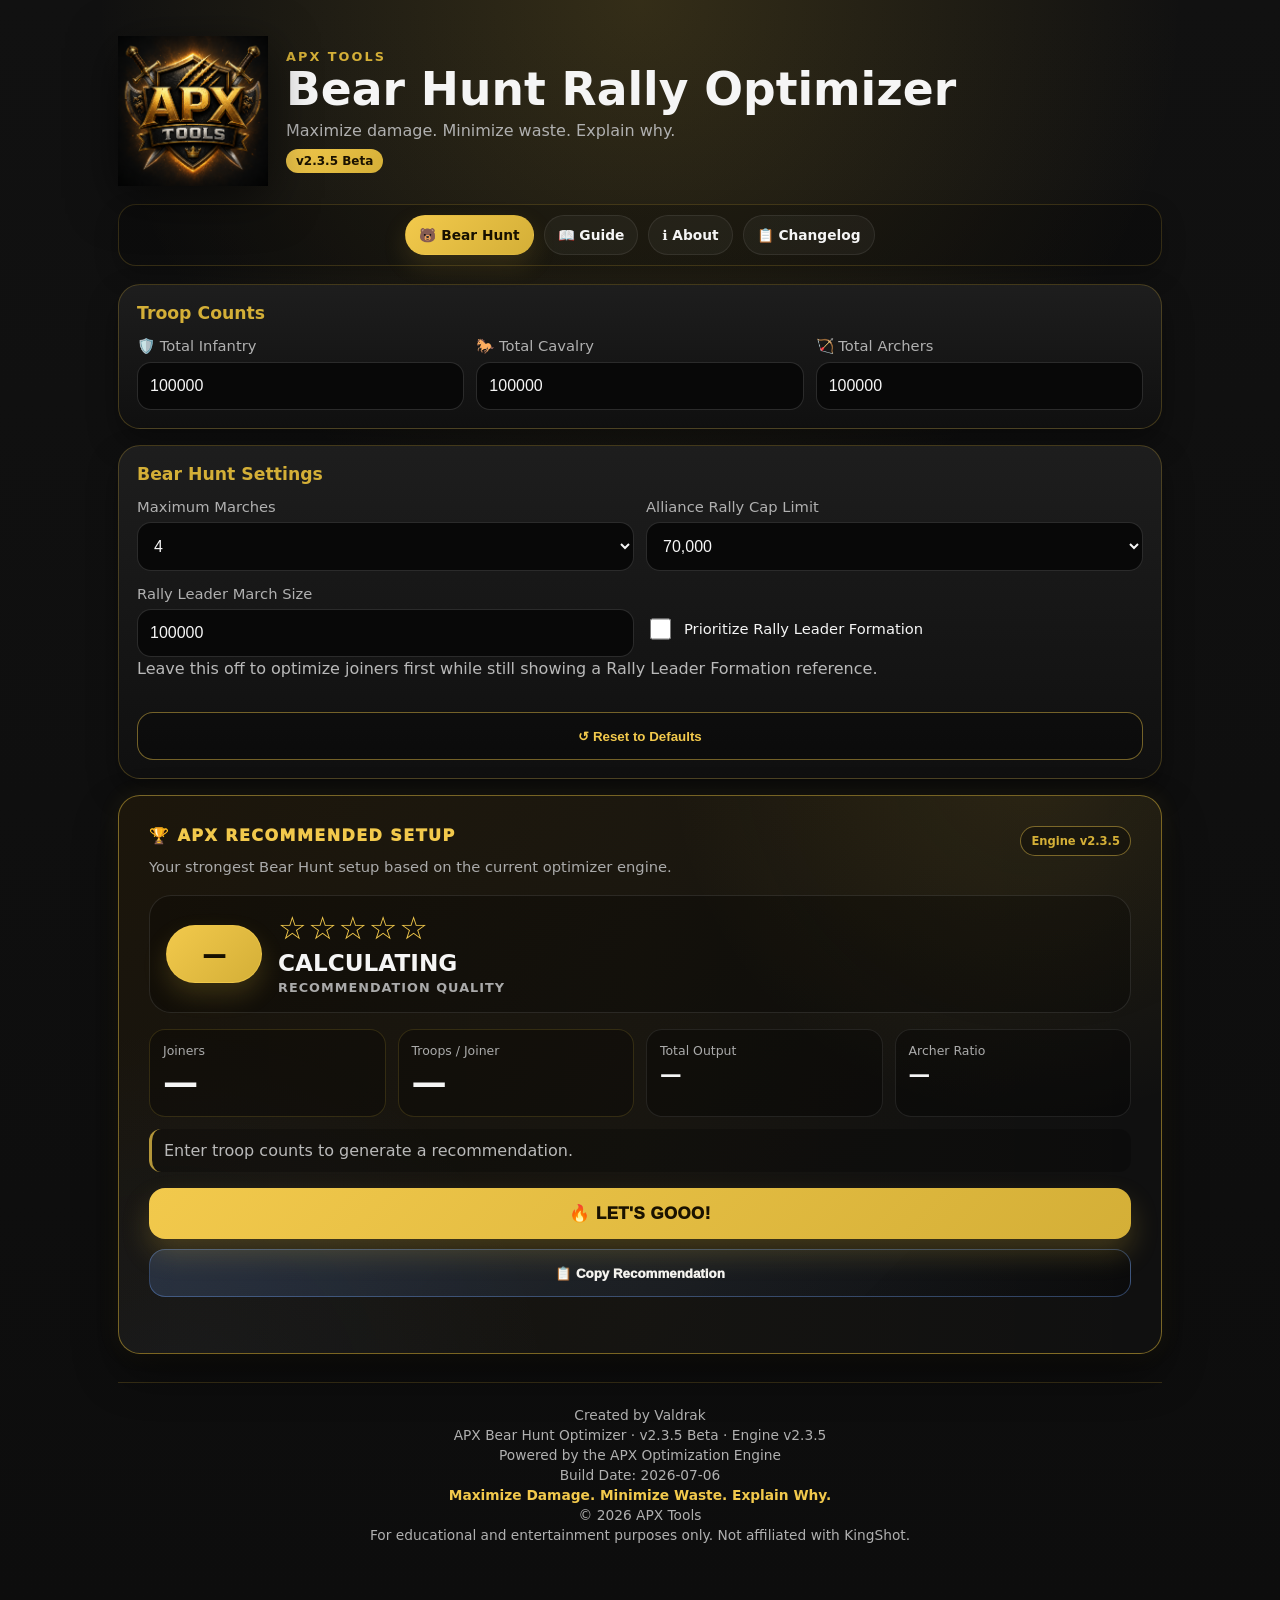
==== index.html @ 0b81d4c3 "Add files via upload" ====
<!doctype html>
<html lang="en">
<head>
  <meta charset="utf-8" />
  <meta name="viewport" content="width=device-width, initial-scale=1" />
  <meta name="theme-color" content="#0D0D0D" />
  <title>APX Tools | Bear Hunt Optimizer v2.3.5 Beta</title>
  <link rel="icon" type="image/x-icon" href="favicon.ico" />
  <link rel="stylesheet" href="styles.min.css?v=2.3.5-beta" />
</head>
<body>
  <main class="app-shell">
    <header class="hero-header">
      <img src="assets/apx-logo.png" alt="APX Tools Logo" class="site-logo" />
      <div class="hero-copy">
        <p class="eyebrow">APX Tools</p>
        <h1>Bear Hunt Rally Optimizer</h1>
        <p>Maximize damage. Minimize waste. Explain why.</p>
        <span class="version-pill">v2.3.5 Beta</span>
      </div>
    </header>

    <nav class="site-nav" aria-label="APX Tools Navigation">
      <a href="index.html" class="active" aria-current="page">🐻 Bear Hunt</a>
      <a href="guide.html">📖 Guide</a>
      <a href="about.html">ℹ️ About</a>
      <a href="changelog.html">📋 Changelog</a>
    </nav>

    <section class="card input-card">
      <h2>Troop Counts</h2>
      <div class="grid three">
        <label>🛡️ Total Infantry
          <input id="infantry" type="text" inputmode="numeric" pattern="[0-9,]*" value="100000" />
        </label>
        <label>🐎 Total Cavalry
          <input id="cavalry" type="text" inputmode="numeric" pattern="[0-9,]*" value="100000" />
        </label>
        <label>🏹 Total Archers
          <input id="archers" type="text" inputmode="numeric" pattern="[0-9,]*" value="100000" />
        </label>
      </div>
    </section>

    <section class="card input-card">
      <h2>Bear Hunt Settings</h2>
      <div class="grid two">
        <label>Maximum Marches
          <select id="maxMarches">
            <option value="3">3</option>
            <option value="4" selected>4</option>
            <option value="5">5</option>
            <option value="6">6</option>
          </select>
        </label>
        <label>Alliance Rally Cap Limit
          <select id="allianceCap">
            <option value="40000">40,000</option>
            <option value="50000">50,000</option>
            <option value="60000">60,000</option>
            <option value="65000">65,000</option>
            <option value="70000" selected>70,000</option>
            <option value="75000">75,000</option>
            <option value="80000">80,000</option>
            <option value="85000">85,000</option>
            <option value="90000">90,000</option>
          </select>
        </label>
      </div>
      <div id="leaderSettings" class="leader-settings always-visible">
        <div class="grid two">
          <label>Rally Leader March Size
            <input id="leaderSize" type="text" inputmode="numeric" pattern="[0-9,]*" value="100000" />
          </label>
          <label class="check-row leader-priority-toggle">
            <input id="includeLeader" type="checkbox" />
            Prioritize Rally Leader Formation
          </label>
        </div>
        <p class="note">Leave this off to optimize joiners first while still showing a Rally Leader Formation reference.</p>
      </div>
      <button id="resetButton" class="secondary-button" type="button">↺ Reset to Defaults</button>
    </section>

    <section id="apxRecommendation" class="card hero-card hero-card-v2">
      <div class="hero-topline">
        <div>
          <div class="card-kicker">🏆 APX Recommended Setup</div>
          <p class="hero-subtitle">Your strongest Bear Hunt setup based on the current optimizer engine.</p>
        </div>
        <span class="engine-chip">Engine v2.3.5</span>
      </div>

      <div class="quality-hero">
        <div class="grade-badge grade-badge-large" id="gradeBadge">—</div>
        <div class="quality-copy">
          <div id="qualityStars" class="stars stars-large">☆☆☆☆☆</div>
          <div id="qualityLabel" class="quality-label quality-label-large">Calculating</div>
          <span class="quality-caption">Recommendation Quality</span>
        </div>
      </div>

      <div class="hero-stats hero-stats-v2">
        <div class="primary-stat"><span>Joiners</span><strong id="recJoiners">—</strong></div>
        <div class="primary-stat"><span>Troops / Joiner</span><strong id="recSize">—</strong></div>
        <div><span>Total Output</span><strong id="recOutput">—</strong></div>
        <div><span>Archer Ratio</span><strong id="recRatio">—</strong></div>
      </div>
      <p id="recSummary" class="note hero-note">Enter troop counts to generate a recommendation.</p>
      <button id="goButton" class="go-button" type="button">🔥 LET'S GOOO!</button>
      <button id="copyButton" class="copy-button" type="button">📋 Copy Recommendation</button>
      <p id="copyStatus" class="copy-status" aria-live="polite"></p>
    </section>


    <section id="details" class="details hidden">
      <section class="card formation-card">
        <h2>⚔️ Joiner Formation</h2>
        <div class="formation-grid">
          <div class="troop-card troop-archer"><span class="troop-icon">🏹</span><strong id="joinArchers">—</strong><span>Archers</span></div>
          <div class="troop-card troop-cavalry"><span class="troop-icon">🐎</span><strong id="joinCavalry">—</strong><span>Cavalry</span></div>
          <div class="troop-card troop-infantry"><span class="troop-icon">🛡️</span><strong id="joinInfantry">—</strong><span>Infantry</span></div>
        </div>
        <div class="breakdown-list compact-breakdown">
          <div><span>Per Joiner Total</span><strong id="joinSize">—</strong></div>
          <div><span>Total Joiner Output</span><strong id="joinTotal">—</strong></div>
        </div>
      </section>

      <section id="leaderBreakdownCard" class="card formation-card">
        <h2>👑 Rally Leader Formation</h2>
        <div class="formation-grid">
          <div class="troop-card troop-archer"><span class="troop-icon">🏹</span><strong id="leaderArchers">—</strong><small id="leaderArchersPct" class="troop-percent">—</small><span>Archers</span></div>
          <div class="troop-card troop-cavalry"><span class="troop-icon">🐎</span><strong id="leaderCavalry">—</strong><small id="leaderCavalryPct" class="troop-percent">—</small><span>Cavalry</span></div>
          <div class="troop-card troop-infantry"><span class="troop-icon">🛡️</span><strong id="leaderInfantry">—</strong><small id="leaderInfantryPct" class="troop-percent">—</small><span>Infantry</span></div>
        </div>
        <div class="breakdown-list compact-breakdown">
          <div><span>Leader Total</span><strong id="leaderTotal">—</strong></div>
          <div><span>Status</span><strong id="leaderStatus">—</strong></div>
        </div>
      </section>

      <section class="card alt-card formation-card">
        <h2>⚔️ Maximum Marches Setup</h2>
        <p class="note">Shows what happens if you use your selected Maximum Marches, even when APX recommends fewer.</p>
        <div class="formation-grid">
          <div class="troop-card troop-archer"><span class="troop-icon">🏹</span><strong id="maxArchers">—</strong><span>Archers</span></div>
          <div class="troop-card troop-cavalry"><span class="troop-icon">🐎</span><strong id="maxCavalry">—</strong><span>Cavalry</span></div>
          <div class="troop-card troop-infantry"><span class="troop-icon">🛡️</span><strong id="maxInfantry">—</strong><span>Infantry</span></div>
        </div>
        <div class="breakdown-list compact-breakdown">
          <div><span>Marches</span><strong id="maxJoiners">—</strong></div>
          <div><span>Troops / Joiner</span><strong id="maxSize">—</strong></div>
          <div><span>Total Output</span><strong id="maxOutput">—</strong></div>
          <div><span>Archer Ratio</span><strong id="maxRatio">—</strong></div>
          <div><span>Status</span><strong id="maxStatus">—</strong></div>
        </div>
      </section>

      <section id="maxLeaderBreakdownCard" class="card alt-card formation-card">
        <h2>👑 Maximum Marches Rally Leader Formation</h2>
        <div class="formation-grid">
          <div class="troop-card troop-archer"><span class="troop-icon">🏹</span><strong id="maxLeaderArchers">—</strong><small id="maxLeaderArchersPct" class="troop-percent">—</small><span>Archers</span></div>
          <div class="troop-card troop-cavalry"><span class="troop-icon">🐎</span><strong id="maxLeaderCavalry">—</strong><small id="maxLeaderCavalryPct" class="troop-percent">—</small><span>Cavalry</span></div>
          <div class="troop-card troop-infantry"><span class="troop-icon">🛡️</span><strong id="maxLeaderInfantry">—</strong><small id="maxLeaderInfantryPct" class="troop-percent">—</small><span>Infantry</span></div>
        </div>
        <div class="breakdown-list compact-breakdown">
          <div><span>Leader Total</span><strong id="maxLeaderTotal">—</strong></div>
          <div><span>Status</span><strong id="maxLeaderStatus">—</strong></div>
        </div>
      </section>

      <section class="card report-card">
        <h2>📋 Optimization Report</h2>
        <div id="report" class="report-list"></div>
      </section>

      <section class="card coach-card">
        <h2>💡 APX Coach</h2>
        <p id="coach" class="coach-text">—</p>
      </section>

      <section class="card insights-card">
        <h2>🔍 APX Insights</h2>
        <div id="insights" class="report-list"></div>
      </section>
    </section>

    <footer class="site-footer">
      <p>Created by Valdrak</p>
      <p>APX Bear Hunt Optimizer · v2.3.5 Beta · Engine v2.3.5</p>
      <p>Powered by the APX Optimization Engine</p>
      <p>Build Date: 2026-07-06</p>
      <p><strong>Maximize Damage. Minimize Waste. Explain Why.</strong></p>
      <p>© 2026 APX Tools</p>
      <p>For educational and entertainment purposes only. Not affiliated with KingShot.</p>
    </footer>
  </main>
  <script src="app.min.js?v=2.3.5-beta"></script>
</body>
</html>
---- styles.min.css ----
:root{--bg:#0d0d0d;--panel:#171717;--panel-2:#201b12;--text:#f5f5f5;--muted:#b0b0b0;--gold:#d4af37;--gold-2:#f2c94c;--green:#37d67a;--blue:#74a7ff;--amber:#ffbf47;--red:#ff6b6b;--border:rgba(212,175,55,.26);--shadow:rgba(0,0,0,.42)}*{box-sizing:border-box}body{margin:0;min-height:100vh;background:radial-gradient(circle at top,rgba(212,175,55,.18),transparent 34rem),linear-gradient(180deg,#111111,var(--bg));color:var(--text);font-family:system-ui,-apple-system,BlinkMacSystemFont,"Segoe UI",sans-serif}.app-shell{width:min(1100px,100%);margin:0 auto;padding:18px}.hero-header{display:flex;align-items:center;gap:18px;padding:8px 0 18px}.site-logo{width:112px;max-width:34vw;height:auto;display:block;filter:drop-shadow(0 12px 24px rgba(0,0,0,.55))}.eyebrow{margin:0 0 4px;color:var(--gold-2);text-transform:uppercase;letter-spacing:.16em;font-weight:900;font-size:.8rem}h1,h2,p{margin-top:0}h1{font-size:clamp(1.55rem,7vw,2.85rem);line-height:.98;margin-bottom:8px}h2{color:var(--gold-2);font-size:1.08rem;margin-bottom:14px}.hero-copy p:not(.eyebrow){color:var(--muted);margin-bottom:9px}.version-pill{display:inline-block;color:#1a1200;background:linear-gradient(135deg,var(--gold-2),var(--gold));border-radius:999px;padding:5px 10px;font-weight:900;font-size:.75rem}.card{background:linear-gradient(180deg,rgba(30,30,30,.98),rgba(16,16,16,.98));border:1px solid var(--border);border-radius:22px;padding:18px;margin-bottom:16px;box-shadow:0 16px 34px var(--shadow)}.hero-card{border-color:rgba(242,201,76,.55);background:radial-gradient(circle at 88% 0%,rgba(242,201,76,.12),transparent 22rem),linear-gradient(145deg,#241d10,#111111 72%)}.card-kicker{color:var(--gold-2);text-transform:uppercase;letter-spacing:.09em;font-weight:1000;margin-bottom:12px}.quality-row{display:flex;justify-content:space-between;gap:16px;align-items:center;margin-bottom:14px}.stars{color:var(--gold-2);font-size:1.45rem;letter-spacing:.05em}.quality-label{color:var(--text);font-weight:900;text-transform:uppercase}.grade-badge{display:grid;place-items:center;min-width:56px;height:56px;border-radius:16px;border:1px solid rgba(242,201,76,.65);color:#1a1200;background:linear-gradient(135deg,var(--gold-2),var(--gold));font-size:1.35rem;font-weight:1000}.hero-stats,.grid{display:grid;gap:12px}.hero-stats{grid-template-columns:repeat(2,1fr);margin:12px 0}.hero-stats div,.stat-box{background:rgba(0,0,0,.32);border:1px solid rgba(255,255,255,.09);border-radius:16px;padding:13px}.hero-stats span{display:block;color:var(--muted);font-size:.78rem}.hero-stats strong{display:block;color:var(--gold-2);font-size:1.35rem;margin-top:4px}.note{color:var(--muted);line-height:1.45}.grid.two,.grid.three{grid-template-columns:1fr}label{display:grid;gap:7px;color:var(--muted);font-size:.92rem}input,select{width:100%;border:1px solid rgba(255,255,255,.14);border-radius:14px;background:#080808;color:var(--text);padding:14px 12px;font-size:1rem;outline:none}input:focus,select:focus{border-color:var(--gold-2);box-shadow:0 0 0 3px rgba(242,201,76,.14)}.check-row{display:flex;align-items:center;gap:10px;margin-top:15px;color:var(--text)}.check-row input{width:21px;height:21px;accent-color:var(--gold)}.leader-settings{margin-top:14px}.go-button{width:100%;border:0;border-radius:16px;padding:15px;background:linear-gradient(135deg,var(--gold-2),var(--gold));color:#1a1200;font-weight:1000;font-size:1.05rem;letter-spacing:.5px;cursor:pointer;box-shadow:0 14px 28px rgba(212,175,55,.24)}.go-button:active{transform:translateY(1px)}.secondary-button{width:100%;border:1px solid rgba(242,201,76,.45);border-radius:16px;padding:13px;margin-top:16px;background:rgba(0,0,0,.28);color:var(--gold-2);font-weight:900;cursor:pointer}.secondary-button:active{transform:translateY(1px)}.hidden{display:none}.details.highlight .card:first-child{animation:pulse 850ms ease}@keyframes pulse{0%{box-shadow:0 0 0 0 rgba(242,201,76,.5)}100%{box-shadow:0 0 0 18px rgba(242,201,76,0)}}.breakdown-list,.report-list{display:grid;gap:10px}.breakdown-list div,.report-list div{display:flex;justify-content:space-between;gap:14px;padding:12px;border-radius:14px;background:rgba(0,0,0,.28);border:1px solid rgba(255,255,255,.08)}.breakdown-list span{color:var(--muted)}.breakdown-list strong{color:var(--text);text-align:right}.report-list div{justify-content:flex-start;line-height:1.35;color:var(--text)}.report-list .good{border-color:rgba(55,214,122,.26)}.report-list .warn{border-color:rgba(255,191,71,.35)}.report-list .bad{border-color:rgba(255,107,107,.35)}.coach-text{color:var(--text);font-size:1.05rem;line-height:1.45;margin-bottom:0}.alt-card{border-color:rgba(116,167,255,.25)}.report-card{border-color:rgba(55,214,122,.22)}.coach-card{border-color:rgba(242,201,76,.34)}.insights-card{border-color:rgba(116,167,255,.24)}.site-footer{margin-top:28px;padding:20px 8px 28px;text-align:center;border-top:1px solid rgba(212,175,55,.22);color:var(--muted);font-size:.86rem}.site-footer p{margin:4px 0}@media (max-width:620px){.hero-header{flex-direction:column;text-align:center}.site-logo{width:132px}}@media (min-width:760px){.app-shell{padding:28px}.site-logo{width:150px}.grid.two{grid-template-columns:repeat(2,1fr)}.grid.three{grid-template-columns:repeat(3,1fr)}.hero-stats{grid-template-columns:repeat(4,1fr)}.details{display:grid;grid-template-columns:repeat(2,1fr);gap:16px}.details.hidden{display:none}.details .card{margin-bottom:0}.details .card:nth-last-child(-n+2){grid-column:1 / -1}}.hero-card-v2{position:relative;overflow:hidden;padding:clamp(18px,4vw,28px);border-color:rgba(242,201,76,.72);background:radial-gradient(circle at 90% -8%,rgba(242,201,76,.22),transparent 23rem),radial-gradient(circle at 5% 110%,rgba(116,167,255,.10),transparent 24rem),linear-gradient(145deg,#2a210f,#121212 68%);box-shadow:0 20px 46px rgba(0,0,0,.52),0 0 32px rgba(212,175,55,.14)}.hero-card-v2::before{content:"";position:absolute;inset:0;pointer-events:none;background:linear-gradient(90deg,transparent,rgba(242,201,76,.10),transparent);opacity:.42}.hero-topline,.quality-hero,.hero-stats-v2,.hero-note,.hero-card-v2 .go-button{position:relative;z-index:1}.hero-topline{display:flex;justify-content:space-between;align-items:flex-start;gap:14px;margin-bottom:18px}.hero-subtitle{color:var(--muted);margin:6px 0 0;line-height:1.35;font-size:.92rem}.engine-chip{flex:0 0 auto;border:1px solid rgba(242,201,76,.45);color:var(--gold-2);background:rgba(0,0,0,.28);border-radius:999px;padding:7px 10px;font-weight:900;font-size:.72rem;white-space:nowrap}.quality-hero{display:flex;align-items:center;gap:16px;padding:16px;border:1px solid rgba(255,255,255,.10);border-radius:22px;background:rgba(0,0,0,.26);margin-bottom:16px}.grade-badge-large{width:76px;height:76px;min-width:76px;border-radius:22px;font-size:1.7rem;box-shadow:0 12px 24px rgba(212,175,55,.20)}.quality-copy{min-width:0}.stars-large{font-size:clamp(1.35rem,7vw,2rem);line-height:1}.quality-label-large{font-size:clamp(1.05rem,4vw,1.45rem);margin-top:5px}.quality-caption{display:inline-block;margin-top:4px;color:var(--muted);font-size:.8rem;text-transform:uppercase;letter-spacing:.08em;font-weight:800}.hero-stats-v2{grid-template-columns:repeat(2,minmax(0,1fr))}.hero-stats-v2 div{min-height:82px}.hero-stats-v2 .primary-stat{border-color:rgba(242,201,76,.24);background:linear-gradient(180deg,rgba(242,201,76,.10),rgba(0,0,0,.30))}.hero-stats-v2 .primary-stat strong{font-size:clamp(1.55rem,8vw,2.2rem)}.hero-note{border-left:3px solid rgba(242,201,76,.72);padding:10px 12px;background:rgba(0,0,0,.22);border-radius:12px}@media (max-width:560px){.hero-topline{display:grid}.engine-chip{width:fit-content}.quality-hero{align-items:flex-start}}@media (min-width:820px){.hero-card-v2{padding:30px}.hero-stats-v2{grid-template-columns:repeat(4,minmax(0,1fr))}}.report-card h2,.coach-card h2,.insights-card h2{display:flex;align-items:center;gap:8px}.report-list div{align-items:flex-start;font-weight:650}.report-list .good{background:linear-gradient(90deg,rgba(55,214,122,.12),rgba(0,0,0,.24))}.report-list .warn{background:linear-gradient(90deg,rgba(255,191,71,.12),rgba(0,0,0,.24))}.report-list .bad{background:linear-gradient(90deg,rgba(255,107,107,.14),rgba(0,0,0,.24))}.coach-card{background:radial-gradient(circle at 100% 0%,rgba(242,201,76,.14),transparent 18rem),linear-gradient(180deg,rgba(32,27,18,.98),rgba(15,15,15,.98))}.coach-text{border-left:3px solid rgba(242,201,76,.85);padding:12px 14px;background:rgba(0,0,0,.24);border-radius:14px}.insights-card{background:radial-gradient(circle at 100% 0%,rgba(116,167,255,.12),transparent 18rem),linear-gradient(180deg,rgba(17,22,32,.98),rgba(15,15,15,.98))}.breakdown-list strong{color:var(--gold-2)}.quality-label-large{color:var(--gold-2);text-shadow:0 0 16px rgba(242,201,76,.18)}.hero-card-v2{border-color:rgba(212,175,55,.55);background:radial-gradient(circle at 88% -8%,rgba(212,175,55,.15),transparent 23rem),radial-gradient(circle at 5% 110%,rgba(116,167,255,.08),transparent 24rem),linear-gradient(145deg,#211a0e,#111111 70%);box-shadow:0 20px 46px rgba(0,0,0,.50),0 0 24px rgba(212,175,55,.10)}.hero-card-v2::before{opacity:.22}.card-kicker,.engine-chip,.eyebrow,h2{color:var(--gold)}.hero-subtitle,.quality-caption,.hero-stats span,.breakdown-list span,.note{color:#b9b9b9}.hero-stats strong,.breakdown-list strong{color:var(--text)}.hero-stats-v2 .primary-stat{border-color:rgba(212,175,55,.18);background:rgba(0,0,0,.28)}.quality-label-large{color:var(--text);text-shadow:none}.grade-badge-large,.grade-badge{background:linear-gradient(135deg,var(--gold-2),var(--gold));color:#171000}.report-card{border-color:rgba(116,167,255,.28)}.report-card h2{color:var(--blue)}.coach-card{border-color:rgba(55,214,122,.25);background:radial-gradient(circle at 100% 0%,rgba(55,214,122,.10),transparent 18rem),linear-gradient(180deg,rgba(20,30,24,.98),rgba(15,15,15,.98))}.coach-card h2{color:var(--green)}.coach-text{border-left-color:rgba(55,214,122,.85)}.insights-card{border-color:rgba(172,129,255,.28);background:radial-gradient(circle at 100% 0%,rgba(172,129,255,.10),transparent 18rem),linear-gradient(180deg,rgba(22,18,32,.98),rgba(15,15,15,.98))}.insights-card h2{color:#b99cff}.go-button{transition:transform .18s ease,filter .18s ease,background .22s ease,box-shadow .22s ease,color .22s ease}.go-button.is-working{background:linear-gradient(135deg,#8fc0ff,var(--blue));color:#061326;box-shadow:0 14px 28px rgba(116,167,255,.22)}.go-button.is-complete{background:linear-gradient(135deg,#6df0a2,var(--green));color:#04170b;box-shadow:0 14px 28px rgba(55,214,122,.22)}.go-button.is-working,.go-button.is-complete{transform:translateY(-1px)}:root{--archer:#37d67a;--cavalry:#74a7ff;--infantry:#ff6b6b;--purple:#b99cff}.hero-card-v2{border-color:rgba(212,175,55,.52);background:radial-gradient(circle at 88% -8%,rgba(212,175,55,.12),transparent 23rem),radial-gradient(circle at 5% 110%,rgba(116,167,255,.06),transparent 24rem),linear-gradient(145deg,#1c160b,#101010 72%)}.hero-stats strong{color:var(--text);letter-spacing:-.02em}.hero-stats span,.quality-caption,.hero-subtitle{color:#aaa}.card-kicker{color:var(--gold-2)}.formation-card h2{color:var(--text)}.formation-grid{display:grid;grid-template-columns:repeat(3,minmax(0,1fr));gap:10px;margin:12px 0 14px}.troop-card{display:grid;place-items:center;gap:6px;min-height:118px;padding:14px 8px;background:rgba(0,0,0,.30);border:1px solid rgba(255,255,255,.09);border-radius:18px;text-align:center}.troop-card .troop-icon{font-size:1.35rem;line-height:1}.troop-card strong{color:var(--text);font-size:clamp(1.15rem,5.5vw,1.75rem);line-height:1;letter-spacing:-.03em}.troop-card span:last-child{color:var(--muted);font-size:.78rem;text-transform:uppercase;letter-spacing:.08em;font-weight:800}.troop-archer{border-color:rgba(55,214,122,.28);background:linear-gradient(180deg,rgba(55,214,122,.08),rgba(0,0,0,.30))}.troop-archer .troop-icon,.troop-archer strong{color:var(--archer)}.troop-cavalry{border-color:rgba(116,167,255,.30);background:linear-gradient(180deg,rgba(116,167,255,.08),rgba(0,0,0,.30))}.troop-cavalry .troop-icon,.troop-cavalry strong{color:var(--cavalry)}.troop-infantry{border-color:rgba(255,107,107,.28);background:linear-gradient(180deg,rgba(255,107,107,.08),rgba(0,0,0,.30))}.troop-infantry .troop-icon,.troop-infantry strong{color:var(--infantry)}.compact-breakdown{margin-top:6px}.compact-breakdown div{padding:10px 12px}.report-card h2{color:var(--blue)}.coach-card h2{color:var(--green)}.insights-card h2{color:var(--purple)}.report-card{background:radial-gradient(circle at 100% 0%,rgba(116,167,255,.08),transparent 18rem),linear-gradient(180deg,rgba(17,22,32,.98),rgba(15,15,15,.98))}.report-list .good{border-color:rgba(55,214,122,.22);background:rgba(0,0,0,.24)}.report-list .warn{border-color:rgba(255,191,71,.30);background:rgba(0,0,0,.24)}.report-list .bad{border-color:rgba(255,107,107,.34);background:rgba(0,0,0,.24)}.site-footer strong{color:var(--gold-2);font-weight:900}@media (max-width:430px){.formation-grid{grid-template-columns:1fr}.troop-card{min-height:92px;grid-template-columns:auto 1fr auto;justify-items:start;text-align:left;padding:12px 14px}.troop-card span:last-child{justify-self:end}}.card{box-shadow:0 14px 30px rgba(0,0,0,.34)}.card:hover{border-color:rgba(255,255,255,.14)}.hero-card-v2{box-shadow:0 20px 44px rgba(0,0,0,.48),0 0 22px rgba(212,175,55,.09)}input,select{font-variant-numeric:tabular-nums}.hero-stats strong,.troop-card strong,.breakdown-list strong{font-variant-numeric:tabular-nums}.status-ready,.status-caution,.status-danger,.status-neutral{display:inline-flex;justify-content:center;align-items:center;border-radius:999px;padding:5px 9px;font-size:.78rem;line-height:1.2;text-align:center;font-weight:1000}.status-ready{color:#04170b !important;background:linear-gradient(135deg,#6df0a2,var(--green))}.status-caution{color:#1f1400 !important;background:linear-gradient(135deg,#ffd175,var(--amber))}.status-danger{color:#210303 !important;background:linear-gradient(135deg,#ff9a9a,var(--red))}.status-neutral{color:var(--text) !important;background:rgba(255,255,255,.12)}.grade-badge-large{transform:translateZ(0)}.report-list div,.breakdown-list div{transition:border-color .18s ease,background .18s ease,transform .18s ease}.report-list div:hover,.breakdown-list div:hover{transform:translateY(-1px)}html{scroll-behavior:smooth}input,select,button{min-height:48px}.go-button,.secondary-button{touch-action:manipulation;-webkit-tap-highlight-color:transparent}.section-title-tight{margin-bottom:10px}@media (max-width:700px){.app-shell{padding:14px 12px 22px}.card{border-radius:18px;padding:15px;margin-bottom:13px}.hero-header{padding-bottom:12px;gap:10px}.site-logo{width:118px}h1{font-size:clamp(1.55rem,8vw,2.15rem);margin-bottom:6px}h2{font-size:1rem;margin-bottom:10px}.eyebrow{font-size:.72rem;letter-spacing:.13em}.version-pill{font-size:.68rem;padding:4px 9px}.hero-card-v2{padding:16px}.hero-topline{margin-bottom:12px}.card-kicker{font-size:.78rem;margin-bottom:8px}.hero-subtitle{font-size:.84rem}.quality-hero{padding:12px;border-radius:18px;gap:12px;margin-bottom:12px}.grade-badge-large{width:62px;height:62px;min-width:62px;border-radius:18px;font-size:1.35rem}.stars-large{font-size:1.32rem}.quality-label-large{font-size:1.02rem}.quality-caption{font-size:.68rem}.hero-stats-v2{gap:9px}.hero-stats-v2 div,.hero-stats div,.stat-box{padding:11px;border-radius:14px}.hero-stats-v2 div{min-height:72px}.hero-stats span{font-size:.70rem}.hero-stats strong{font-size:1.22rem}.hero-stats-v2 .primary-stat strong{font-size:1.55rem}label{font-size:.86rem;gap:6px}input,select{font-size:16px;padding:13px 12px;border-radius:13px}.check-row{align-items:flex-start;line-height:1.3}.go-button{padding:14px;border-radius:15px;font-size:1rem}.secondary-button{padding:12px;border-radius:15px;margin-top:12px}.breakdown-list,.report-list{gap:8px}.breakdown-list div,.report-list div{padding:10px;border-radius:13px}.coach-text{font-size:.96rem;padding:11px 12px}.site-footer{margin-top:20px;padding-bottom:22px;font-size:.78rem}}@media (max-width:520px){.hero-stats-v2,.hero-stats{grid-template-columns:repeat(2,minmax(0,1fr))}.formation-grid{grid-template-columns:1fr}.troop-card{min-height:84px;grid-template-columns:auto 1fr auto;justify-items:start;text-align:left;padding:12px 14px}.troop-card .troop-icon{font-size:1.45rem}.troop-card strong{font-size:1.35rem}.troop-card span:last-child{justify-self:end;font-size:.72rem}}@media (max-width:360px){.hero-stats-v2,.hero-stats{grid-template-columns:1fr}.quality-hero{display:grid;justify-items:start}}.copy-button{width:100%;border:1px solid rgba(116,167,255,.35);border-radius:16px;padding:13px;margin-top:10px;background:linear-gradient(135deg,rgba(116,167,255,.18),rgba(0,0,0,.28));color:var(--text);font-weight:950;cursor:pointer;transition:transform .18s ease,border-color .18s ease,background .18s ease,color .18s ease}.copy-button:hover{border-color:rgba(116,167,255,.62)}.copy-button:active{transform:translateY(1px)}.copy-button.is-complete{background:linear-gradient(135deg,#6df0a2,var(--green));color:#04170b;border-color:transparent}.copy-status{min-height:1.1rem;margin:8px 0 0;color:var(--muted);text-align:center;font-size:.82rem}.grade-badge,.grade-badge-large{border-radius:999px;min-width:74px;width:auto;padding:0 16px;height:46px;font-size:1.15rem}.grade-badge-large{height:58px;min-width:96px;font-size:1.45rem}.status-ready::before{content:"✅ "}.status-caution::before{content:"⚠️ "}.status-danger::before{content:"⛔ "}#developerModePanel{border-color:rgba(116,167,255,.36)}#developerModePanel h2{color:var(--blue)}@media (max-width:700px){.copy-button{padding:12px;border-radius:15px}.grade-badge-large{height:52px;min-width:86px;font-size:1.25rem}}

/* APX Guide + Navigation additions */
.site-nav{display:flex;flex-wrap:wrap;gap:10px;justify-content:center;align-items:center;margin:0 0 18px;padding:10px;border:1px solid rgba(212,175,55,.20);border-radius:18px;background:rgba(0,0,0,.22);box-shadow:0 10px 24px rgba(0,0,0,.24)}
.site-nav a,.site-nav span{display:inline-flex;align-items:center;justify-content:center;min-height:40px;padding:9px 13px;border-radius:999px;font-weight:900;font-size:.86rem;text-decoration:none;color:var(--text);border:1px solid rgba(255,255,255,.08);background:rgba(255,255,255,.04)}
.site-nav a.active{color:#171000;background:linear-gradient(135deg,var(--gold-2),var(--gold));border-color:transparent;box-shadow:0 10px 24px rgba(212,175,55,.16)}
.site-nav a:hover{border-color:rgba(212,175,55,.38);transform:translateY(-1px)}
.site-nav .nav-disabled{color:rgba(245,245,245,.42);cursor:not-allowed;background:rgba(255,255,255,.025)}
.guide-shell{max-width:1050px}.guide-hero-card{border-color:rgba(212,175,55,.42);background:radial-gradient(circle at 100% 0%,rgba(212,175,55,.12),transparent 20rem),linear-gradient(180deg,rgba(32,27,18,.96),rgba(15,15,15,.98))}.guide-hero-card h2{color:var(--text);font-size:clamp(1.45rem,4vw,2.05rem);margin:.25rem 0 .75rem}.guide-hero-card p{color:#d6d6d6;line-height:1.55}.guide-grid{display:grid;grid-template-columns:repeat(2,minmax(0,1fr));gap:16px}.guide-card{line-height:1.6}.guide-card h2{color:var(--gold-2);margin-bottom:12px}.guide-card h3{margin:0 0 8px;color:var(--text)}.guide-card p{color:#d6d6d6}.guide-card ul{padding-left:1.25rem;margin:.75rem 0}.guide-card li{margin:.55rem 0;color:#d6d6d6}.full-width{grid-column:1 / -1}.archer-text{color:var(--archer);font-weight:900}.cavalry-text{color:var(--cavalry);font-weight:900}.infantry-text{color:var(--infantry);font-weight:900}.guide-callouts{display:grid;grid-template-columns:repeat(3,minmax(0,1fr));gap:12px}.guide-callout{padding:14px;border-radius:16px;border:1px solid rgba(255,255,255,.10);background:rgba(0,0,0,.25)}.guide-callout p{margin-bottom:0}.guide-result-list{display:grid;gap:10px}.guide-result-list div{display:grid;grid-template-columns:minmax(180px,.8fr) 1.2fr;gap:12px;align-items:start;padding:12px;border-radius:14px;border:1px solid rgba(255,255,255,.08);background:rgba(0,0,0,.22)}.guide-result-list strong{color:var(--text)}.guide-result-list span{color:#bdbdbd}details{border:1px solid rgba(255,255,255,.08);border-radius:14px;background:rgba(0,0,0,.22);padding:12px 14px;margin:10px 0}summary{cursor:pointer;font-weight:900;color:var(--text)}details p{margin:.75rem 0 0}.guide-closing{border-color:rgba(55,214,122,.22);background:radial-gradient(circle at 100% 0%,rgba(55,214,122,.08),transparent 18rem),linear-gradient(180deg,rgba(20,30,24,.98),rgba(15,15,15,.98))}
@media (max-width:700px){.site-nav{gap:8px;margin-bottom:14px;padding:8px}.site-nav a,.site-nav span{flex:1 1 calc(50% - 8px);font-size:.8rem;min-height:42px;padding:8px}.guide-grid,.guide-callouts{grid-template-columns:1fr}.guide-result-list div{grid-template-columns:1fr;gap:4px}.guide-card ul{padding-left:1rem}.guide-hero-card h2{font-size:1.35rem}}

/* APX complete site pages */
.changelog-entry h2{color:var(--gold-2)}.changelog-entry ul{columns:1}.changelog-entry li{margin:.55rem 0}.site-nav a{transition:transform .18s ease,border-color .18s ease,background .18s ease}.site-nav a:focus-visible{outline:2px solid var(--gold-2);outline-offset:2px}
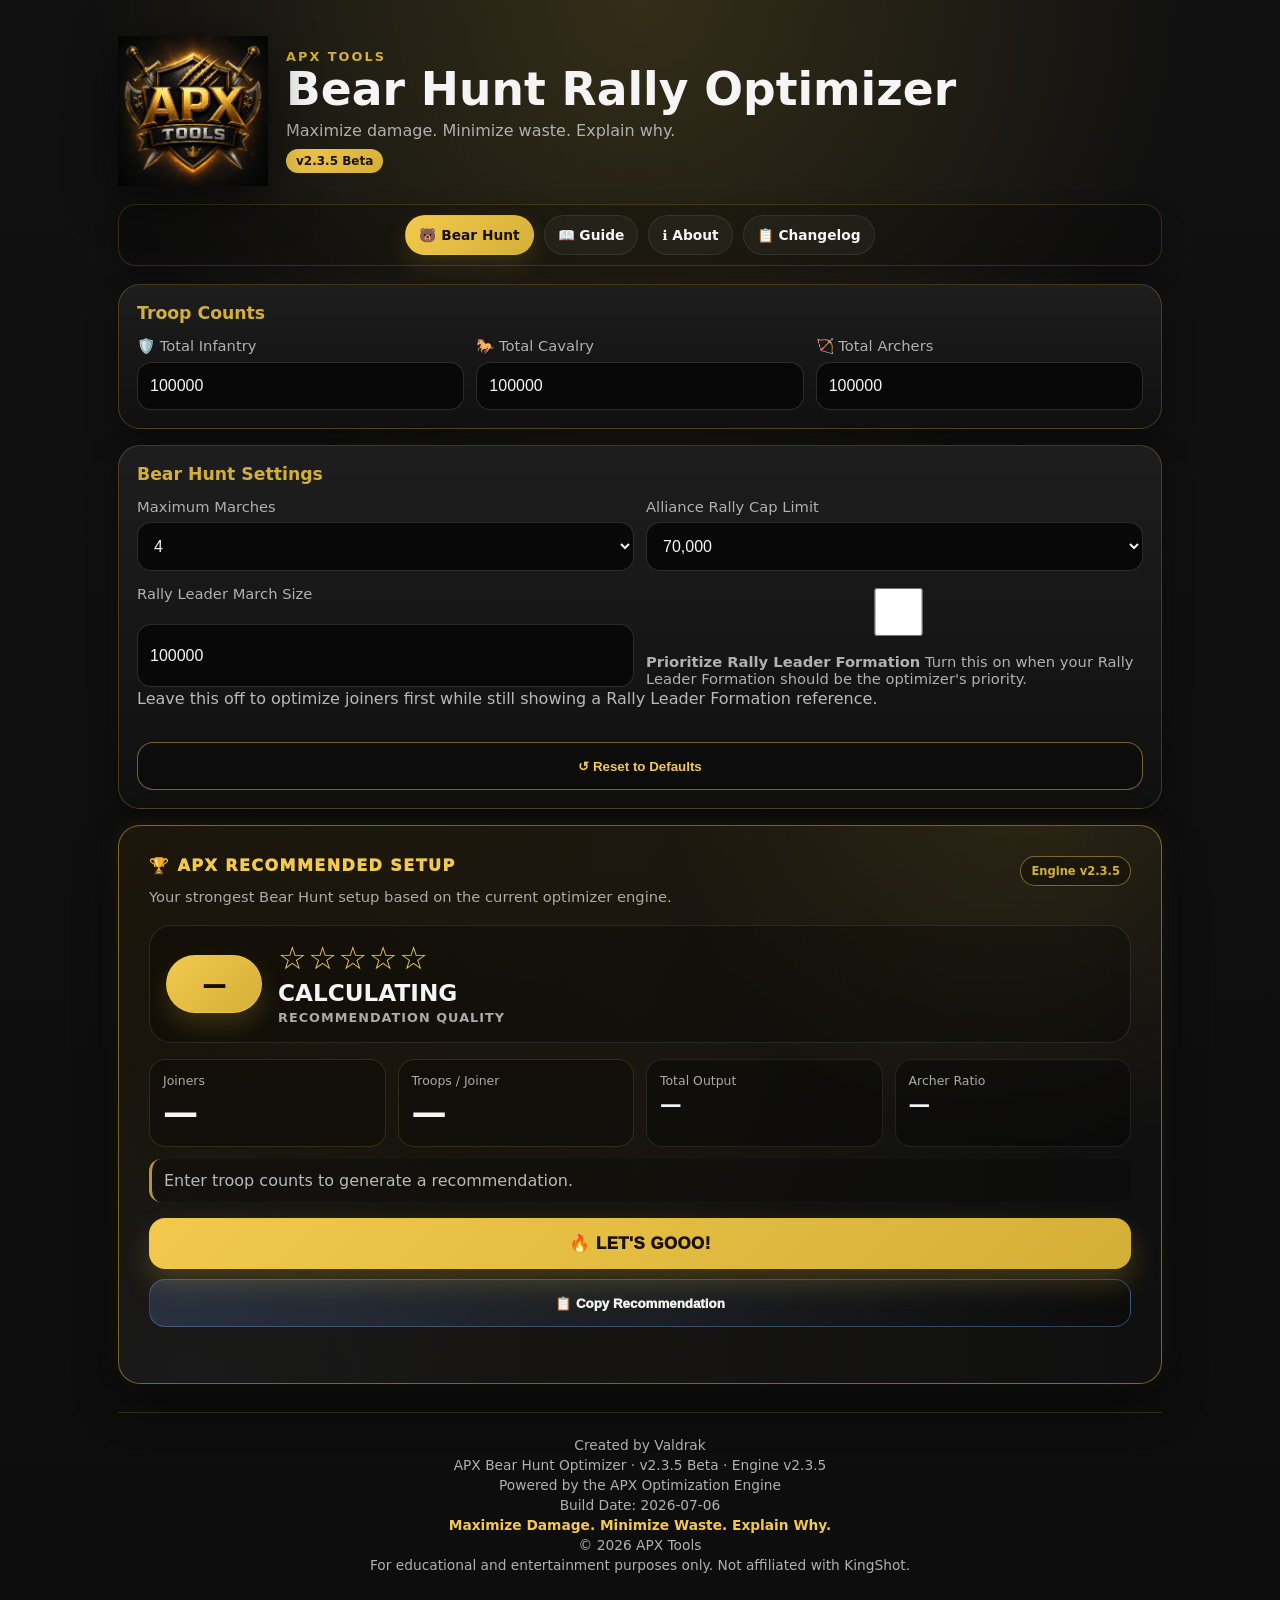
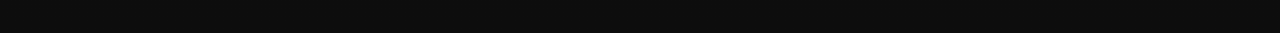
==== commit b6b9dd72: "Add files via upload" ====
--- a/index.html
+++ b/index.html
@@ -72,10 +72,16 @@
           <label>Rally Leader March Size
             <input id="leaderSize" type="text" inputmode="numeric" pattern="[0-9,]*" value="100000" />
           </label>
-          <label class="check-row leader-priority-toggle">
-            <input id="includeLeader" type="checkbox" />
-            Prioritize Rally Leader Formation
-          </label>
+          <div class="leader-priority-panel">
+            <label class="switch-row" for="includeLeader">
+              <input id="includeLeader" type="checkbox" />
+              <span class="switch-box" aria-hidden="true"></span>
+              <span class="switch-copy">
+                <strong>Prioritize Rally Leader Formation</strong>
+                <span>Turn this on when your Rally Leader Formation should be the optimizer's priority.</span>
+              </span>
+            </label>
+          </div>
         </div>
         <p class="note">Leave this off to optimize joiners first while still showing a Rally Leader Formation reference.</p>
       </div>
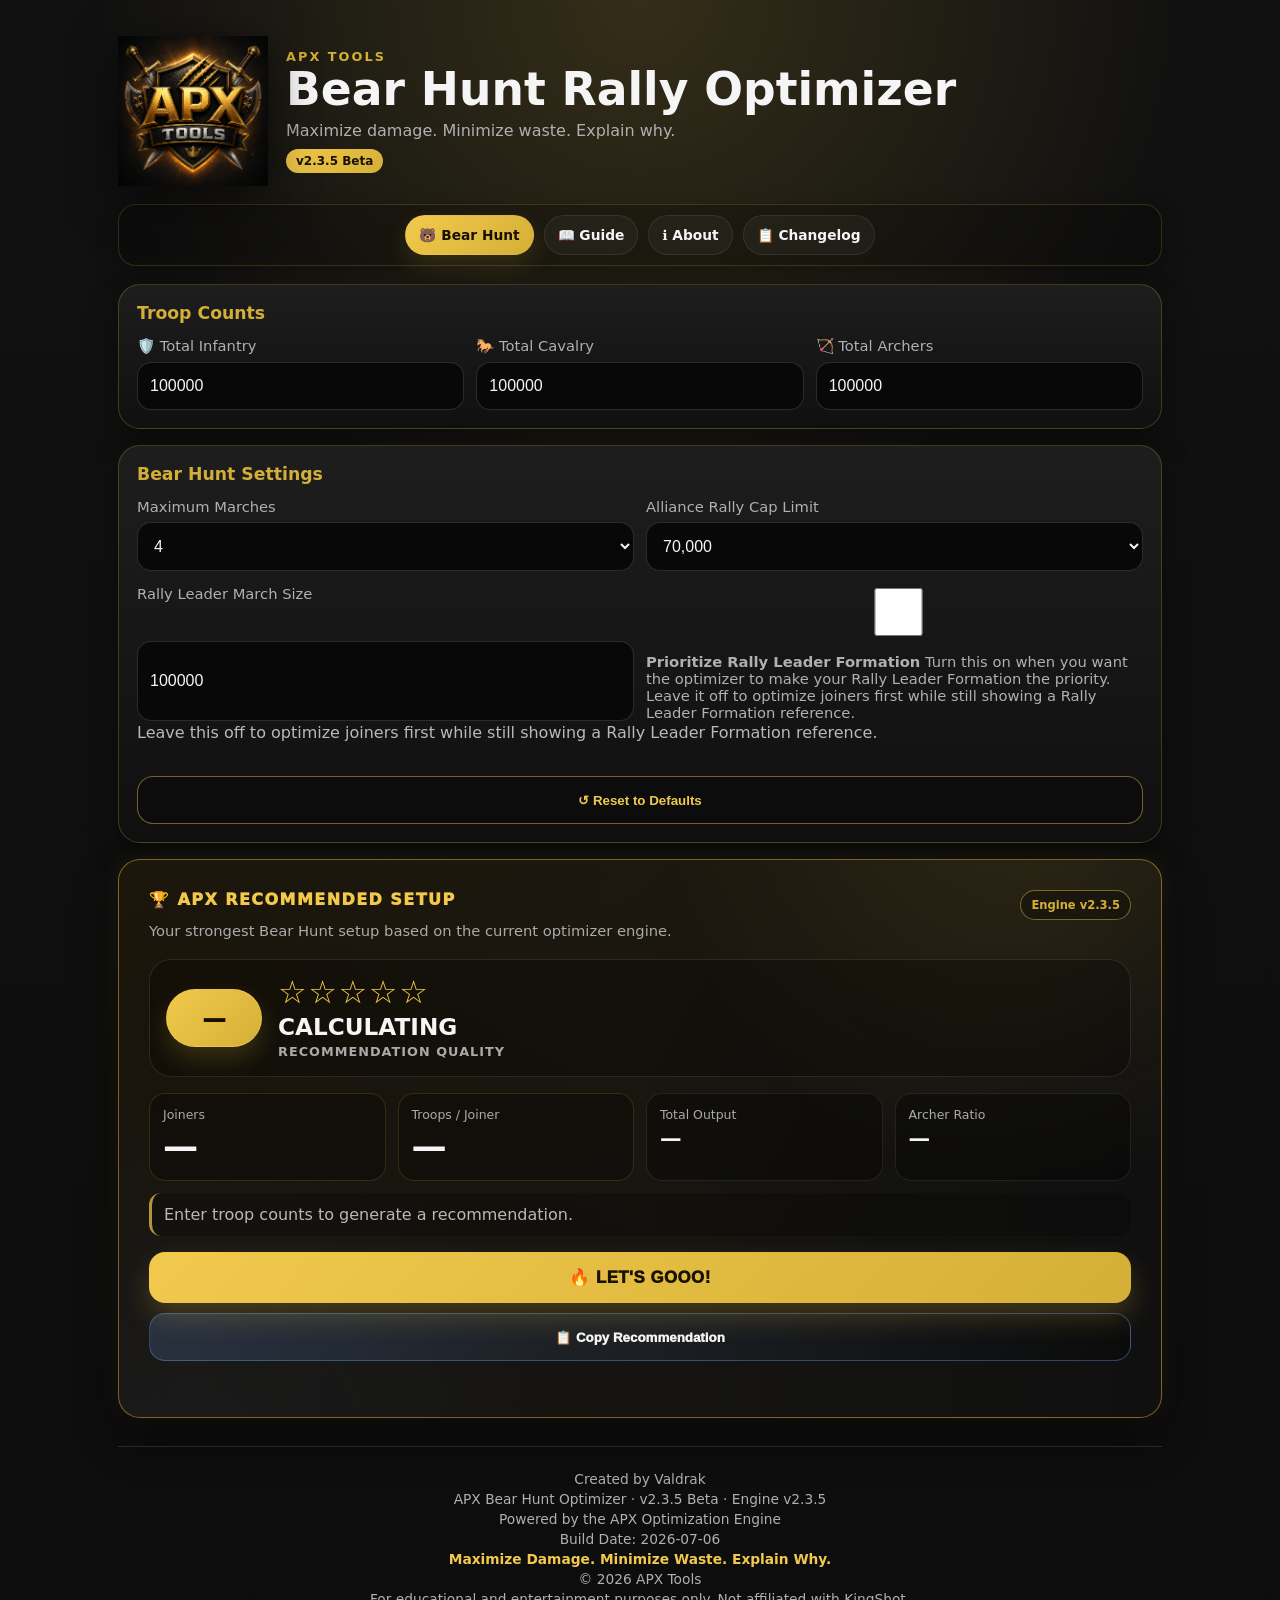
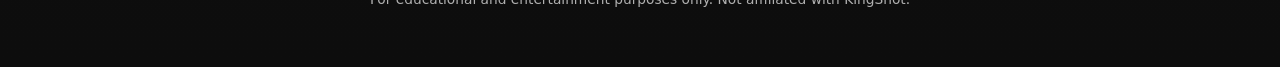
==== commit 858f5c79: "Update index.html" ====
--- a/index.html
+++ b/index.html
@@ -78,7 +78,7 @@
               <span class="switch-box" aria-hidden="true"></span>
               <span class="switch-copy">
                 <strong>Prioritize Rally Leader Formation</strong>
-                <span>Turn this on when your Rally Leader Formation should be the optimizer's priority.</span>
+                <span>Turn this on when you want the optimizer to make your Rally Leader Formation the priority. Leave it off to optimize joiners first while still showing a Rally Leader Formation reference.</span>
               </span>
             </label>
           </div>
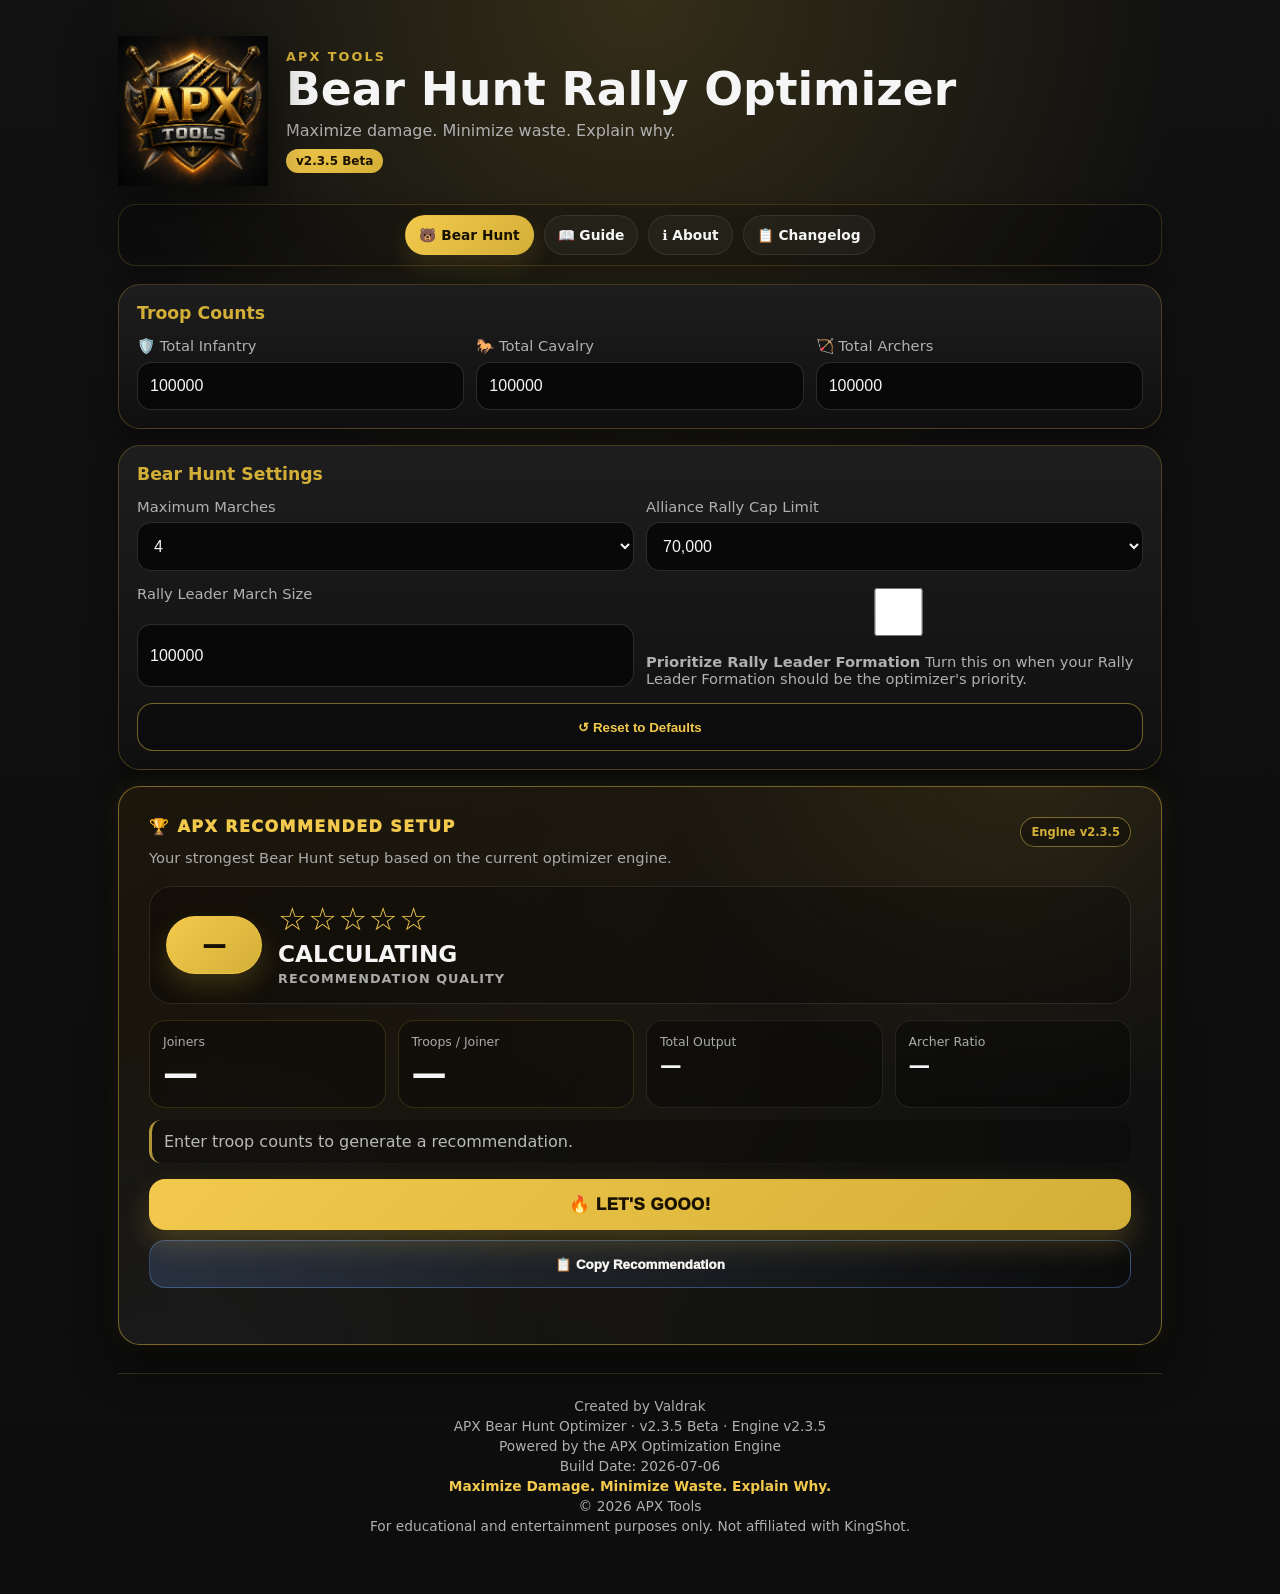
==== commit 62720781: "Add files via upload" ====
--- a/index.html
+++ b/index.html
@@ -78,12 +78,11 @@
               <span class="switch-box" aria-hidden="true"></span>
               <span class="switch-copy">
                 <strong>Prioritize Rally Leader Formation</strong>
-                <span>Turn this on when you want the optimizer to make your Rally Leader Formation the priority. Leave it off to optimize joiners first while still showing a Rally Leader Formation reference.</span>
+                <span>Turn this on when your Rally Leader Formation should be the optimizer's priority.</span>
               </span>
             </label>
           </div>
         </div>
-        <p class="note">Leave this off to optimize joiners first while still showing a Rally Leader Formation reference.</p>
       </div>
       <button id="resetButton" class="secondary-button" type="button">↺ Reset to Defaults</button>
     </section>
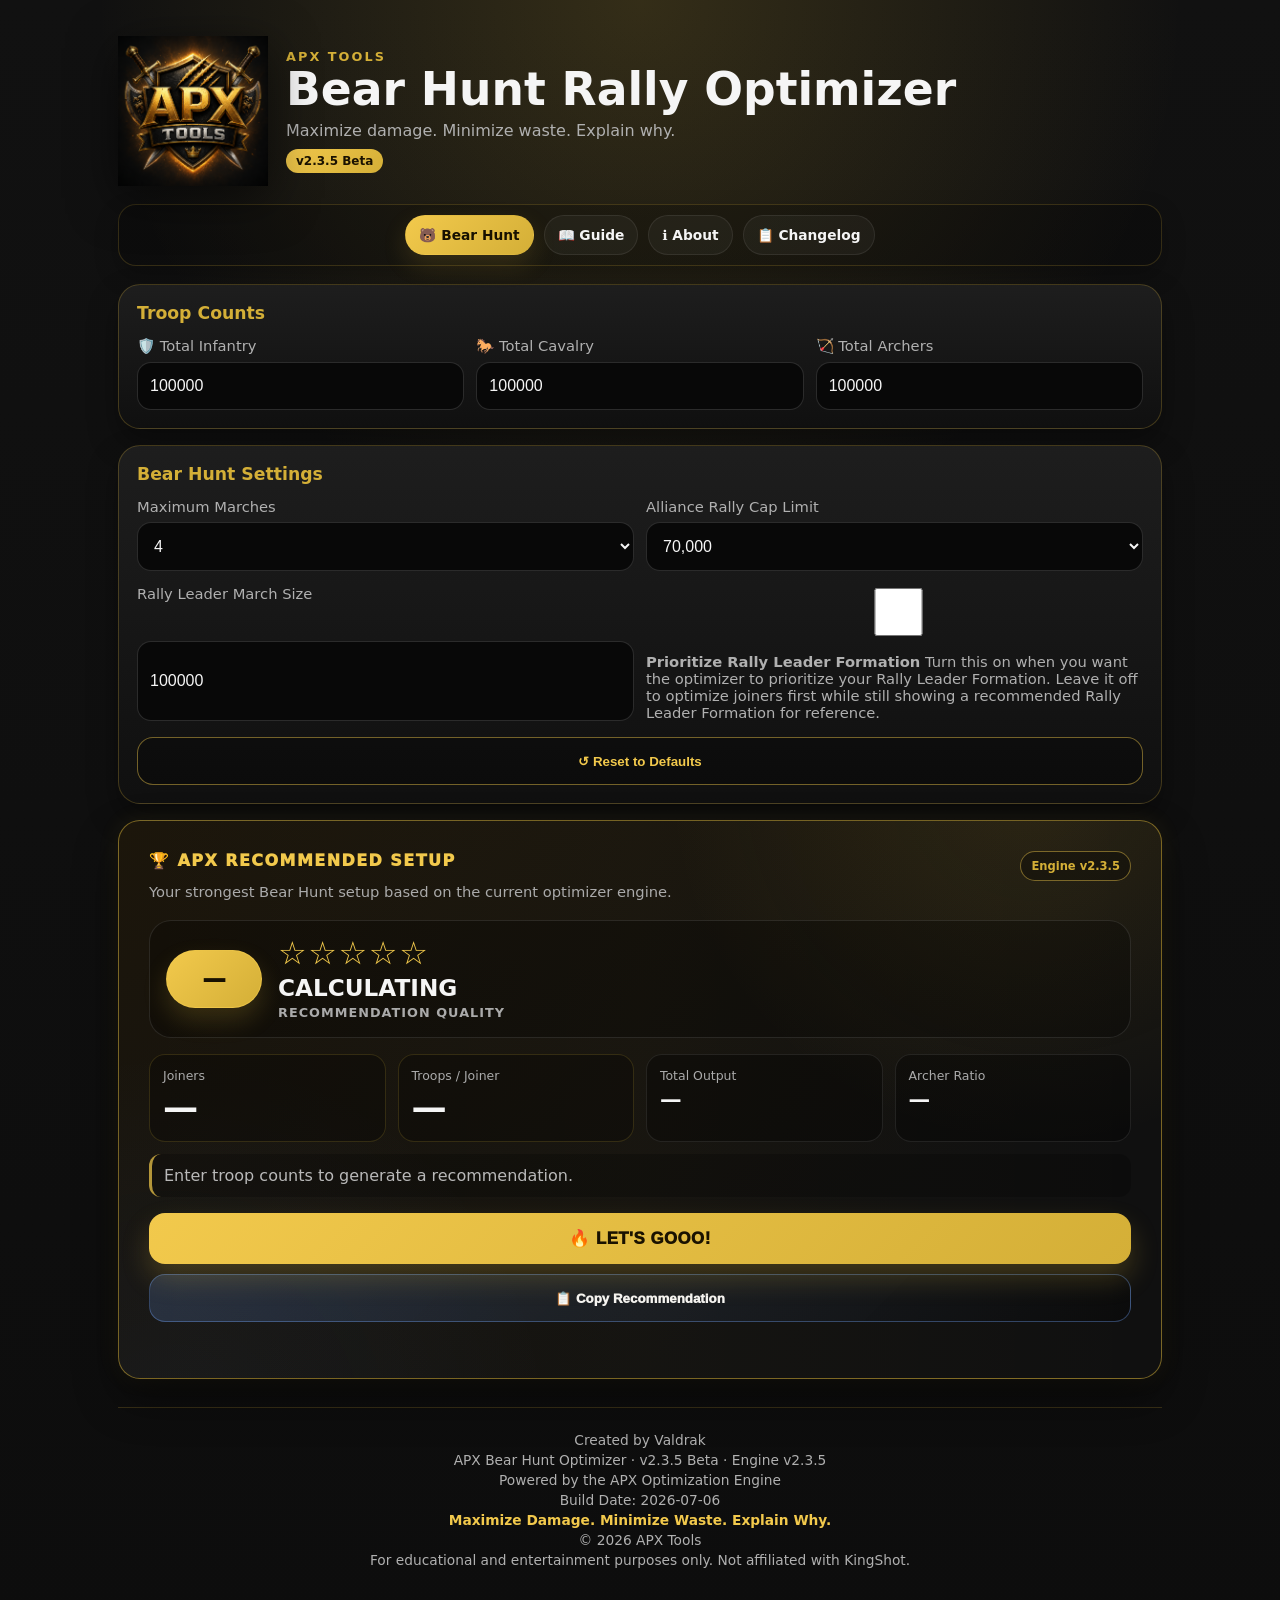
==== commit db13a8d5: "Update index.html" ====
--- a/index.html
+++ b/index.html
@@ -78,7 +78,7 @@
               <span class="switch-box" aria-hidden="true"></span>
               <span class="switch-copy">
                 <strong>Prioritize Rally Leader Formation</strong>
-                <span>Turn this on when your Rally Leader Formation should be the optimizer's priority.</span>
+                <span>Turn this on when you want the optimizer to prioritize your Rally Leader Formation. Leave it off to optimize joiners first while still showing a recommended Rally Leader Formation for reference.</span>
               </span>
             </label>
           </div>
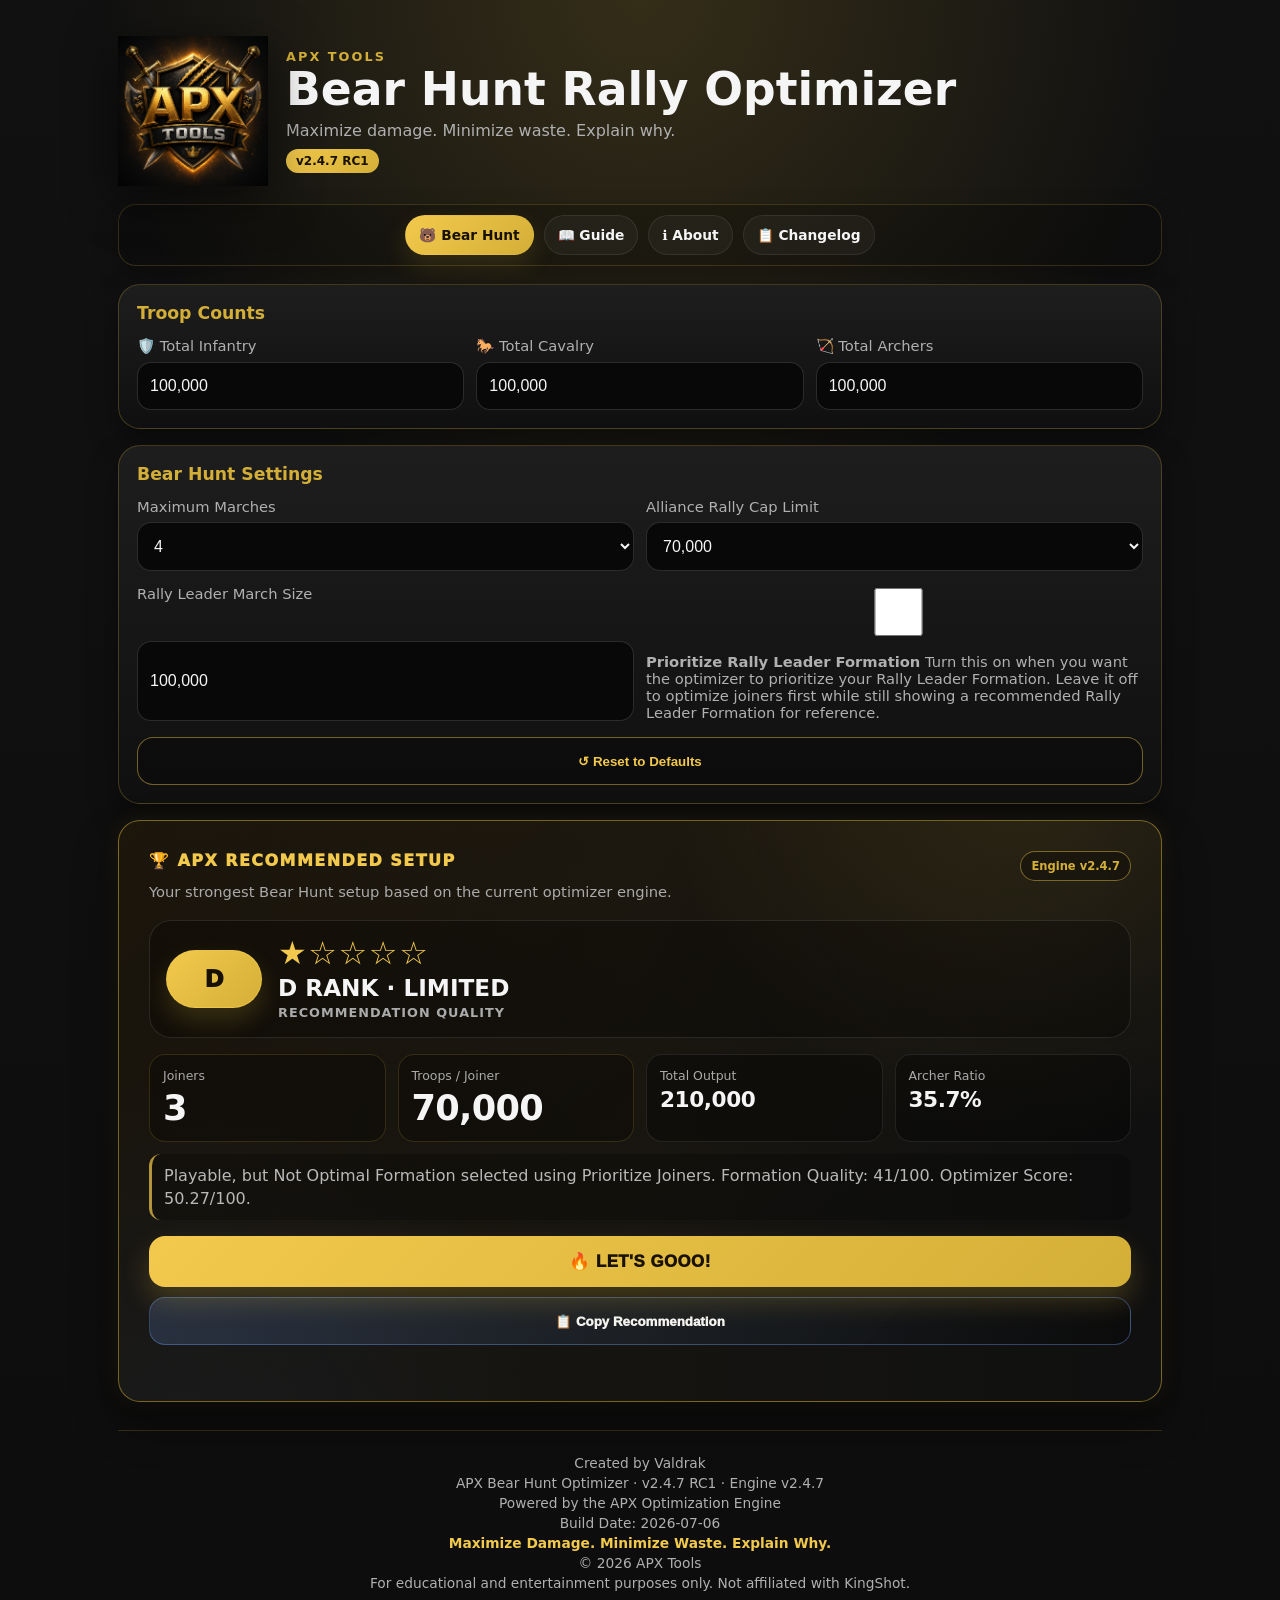
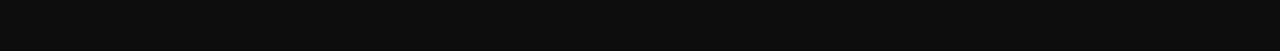
==== commit 16c5111a: "Add files via upload" ====
--- a/index.html
+++ b/index.html
@@ -4,9 +4,9 @@
   <meta charset="utf-8" />
   <meta name="viewport" content="width=device-width, initial-scale=1" />
   <meta name="theme-color" content="#0D0D0D" />
-  <title>APX Tools | Bear Hunt Optimizer v2.3.5 Beta</title>
+  <title>APX Tools | Bear Hunt Optimizer v2.4.7 RC1</title>
   <link rel="icon" type="image/x-icon" href="favicon.ico" />
-  <link rel="stylesheet" href="styles.min.css?v=2.3.5-beta" />
+  <link rel="stylesheet" href="styles.min.css?v=2.4.7-rc1" />
 </head>
 <body>
   <main class="app-shell">
@@ -16,7 +16,7 @@
         <p class="eyebrow">APX Tools</p>
         <h1>Bear Hunt Rally Optimizer</h1>
         <p>Maximize damage. Minimize waste. Explain why.</p>
-        <span class="version-pill">v2.3.5 Beta</span>
+        <span class="version-pill">v2.4.7 RC1</span>
       </div>
     </header>
 
@@ -93,7 +93,7 @@
           <div class="card-kicker">🏆 APX Recommended Setup</div>
           <p class="hero-subtitle">Your strongest Bear Hunt setup based on the current optimizer engine.</p>
         </div>
-        <span class="engine-chip">Engine v2.3.5</span>
+        <span class="engine-chip">Engine v2.4.7</span>
       </div>
 
       <div class="quality-hero">
@@ -193,7 +193,7 @@
 
     <footer class="site-footer">
       <p>Created by Valdrak</p>
-      <p>APX Bear Hunt Optimizer · v2.3.5 Beta · Engine v2.3.5</p>
+      <p>APX Bear Hunt Optimizer · v2.4.7 RC1 · Engine v2.4.7</p>
       <p>Powered by the APX Optimization Engine</p>
       <p>Build Date: 2026-07-06</p>
       <p><strong>Maximize Damage. Minimize Waste. Explain Why.</strong></p>
@@ -201,6 +201,6 @@
       <p>For educational and entertainment purposes only. Not affiliated with KingShot.</p>
     </footer>
   </main>
-  <script src="app.min.js?v=2.3.5-beta"></script>
+  <script src="app.min.js?v=2.4.7-rc1"></script>
 </body>
 </html>
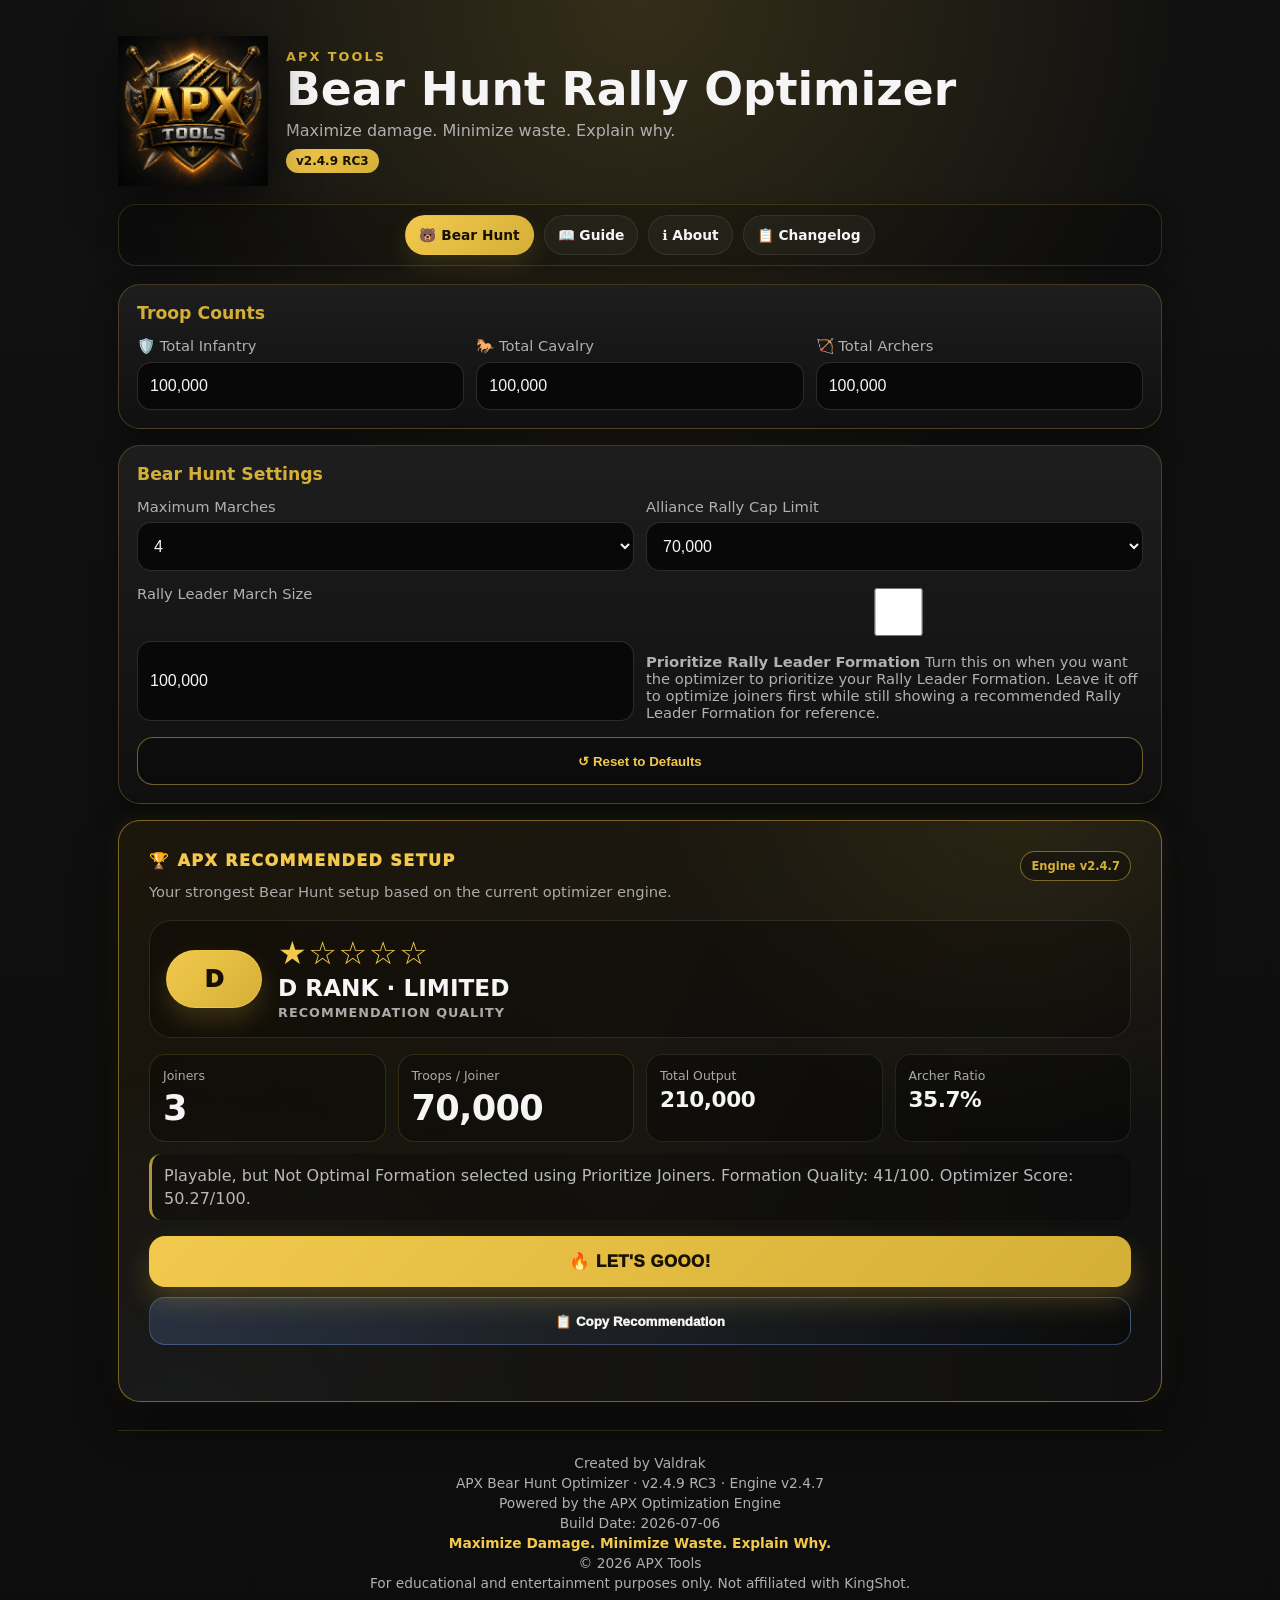
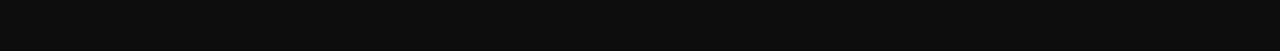
==== commit b4e79287: "Add files via upload" ====
--- a/index.html
+++ b/index.html
@@ -4,9 +4,9 @@
   <meta charset="utf-8" />
   <meta name="viewport" content="width=device-width, initial-scale=1" />
   <meta name="theme-color" content="#0D0D0D" />
-  <title>APX Tools | Bear Hunt Optimizer v2.4.7 RC1</title>
+  <title>APX Tools | Bear Hunt Optimizer v2.4.9 RC3</title>
   <link rel="icon" type="image/x-icon" href="favicon.ico" />
-  <link rel="stylesheet" href="styles.min.css?v=2.4.7-rc1" />
+  <link rel="stylesheet" href="styles.min.css?v=2.4.9-rc3" />
 </head>
 <body>
   <main class="app-shell">
@@ -16,7 +16,7 @@
         <p class="eyebrow">APX Tools</p>
         <h1>Bear Hunt Rally Optimizer</h1>
         <p>Maximize damage. Minimize waste. Explain why.</p>
-        <span class="version-pill">v2.4.7 RC1</span>
+        <span class="version-pill">v2.4.9 RC3</span>
       </div>
     </header>
 
@@ -193,7 +193,7 @@
 
     <footer class="site-footer">
       <p>Created by Valdrak</p>
-      <p>APX Bear Hunt Optimizer · v2.4.7 RC1 · Engine v2.4.7</p>
+      <p>APX Bear Hunt Optimizer · v2.4.9 RC3 · Engine v2.4.7</p>
       <p>Powered by the APX Optimization Engine</p>
       <p>Build Date: 2026-07-06</p>
       <p><strong>Maximize Damage. Minimize Waste. Explain Why.</strong></p>
@@ -201,6 +201,6 @@
       <p>For educational and entertainment purposes only. Not affiliated with KingShot.</p>
     </footer>
   </main>
-  <script src="app.min.js?v=2.4.7-rc1"></script>
+  <script src="app.min.js?v=2.4.9-rc3"></script>
 </body>
 </html>
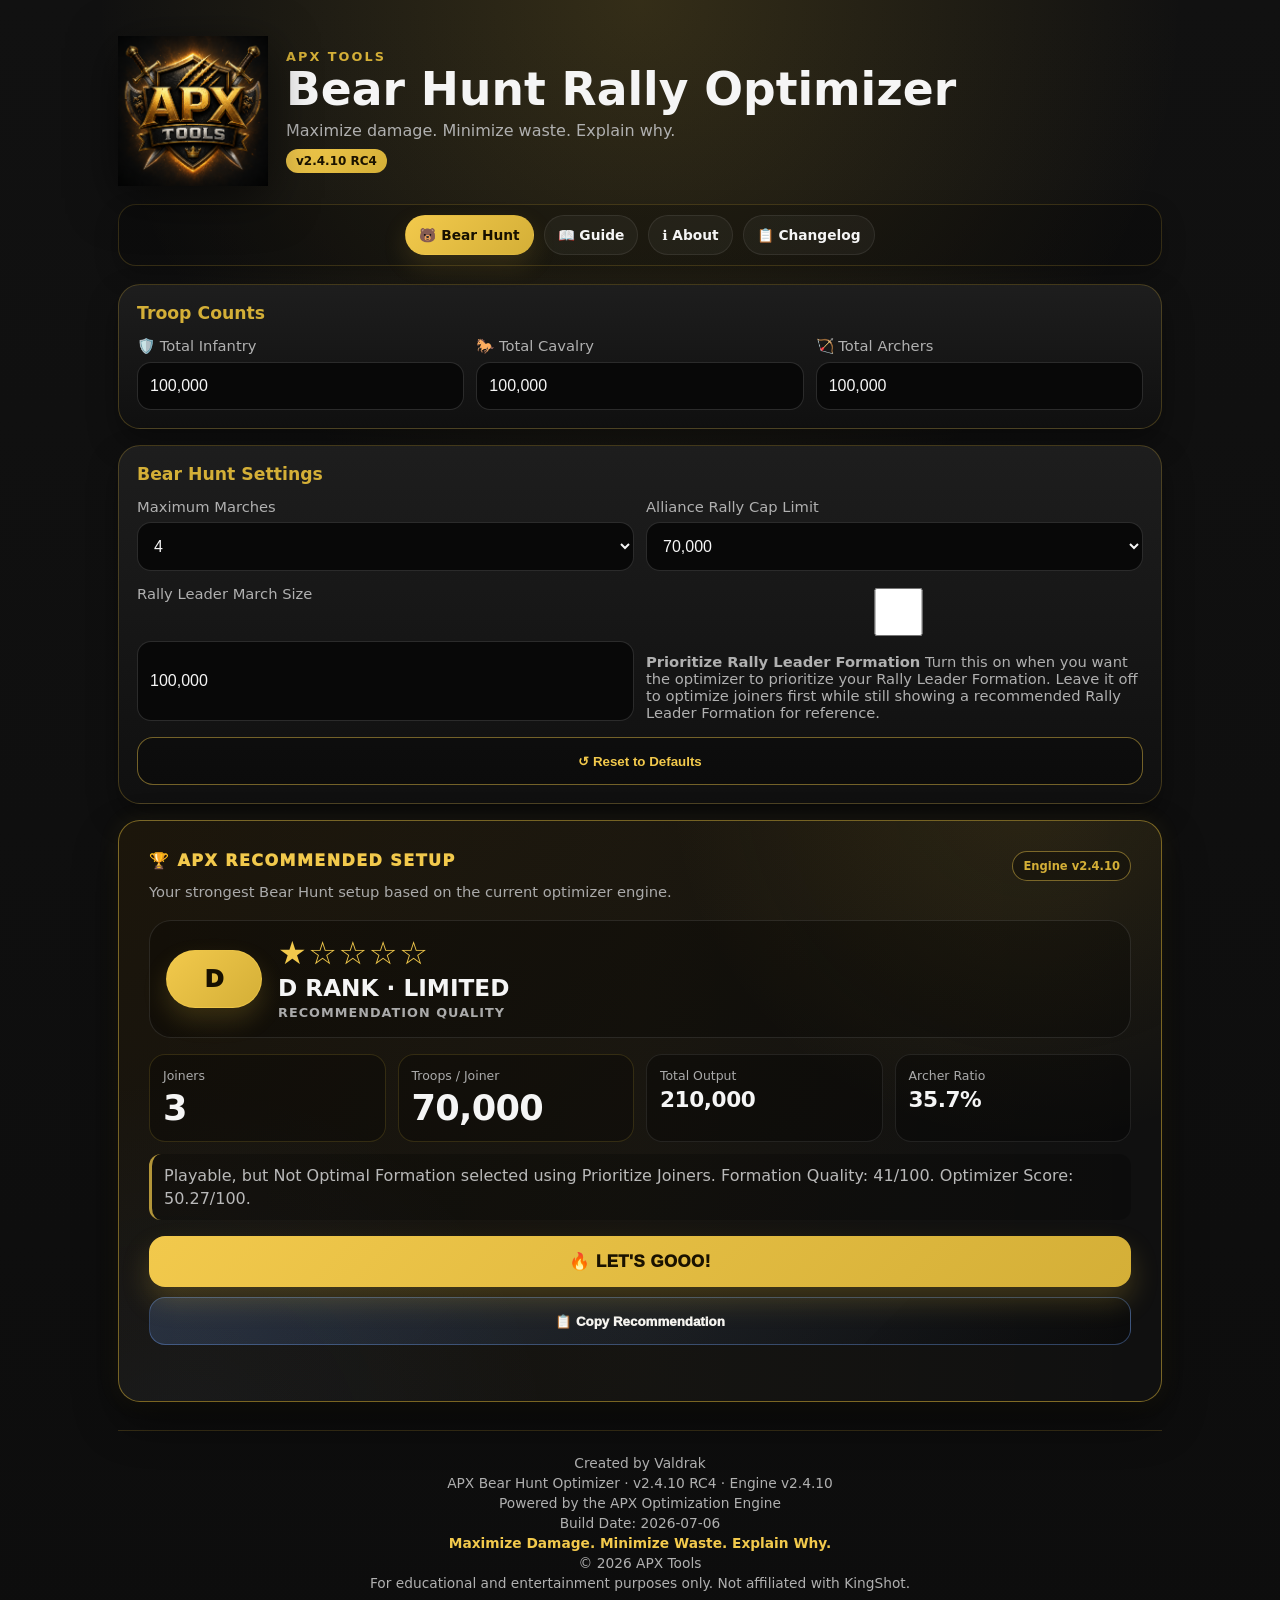
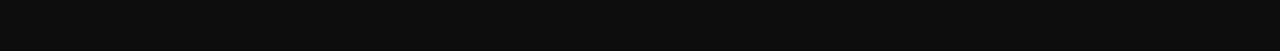
==== commit 292e54c5: "Add files via upload" ====
--- a/index.html
+++ b/index.html
@@ -4,9 +4,9 @@
   <meta charset="utf-8" />
   <meta name="viewport" content="width=device-width, initial-scale=1" />
   <meta name="theme-color" content="#0D0D0D" />
-  <title>APX Tools | Bear Hunt Optimizer v2.4.9 RC3</title>
+  <title>APX Tools | Bear Hunt Optimizer v2.4.10 RC4</title>
   <link rel="icon" type="image/x-icon" href="favicon.ico" />
-  <link rel="stylesheet" href="styles.min.css?v=2.4.9-rc3" />
+  <link rel="stylesheet" href="styles.min.css?v=2.4.10-rc4" />
 </head>
 <body>
   <main class="app-shell">
@@ -16,7 +16,7 @@
         <p class="eyebrow">APX Tools</p>
         <h1>Bear Hunt Rally Optimizer</h1>
         <p>Maximize damage. Minimize waste. Explain why.</p>
-        <span class="version-pill">v2.4.9 RC3</span>
+        <span class="version-pill">v2.4.10 RC4</span>
       </div>
     </header>
 
@@ -64,6 +64,9 @@
             <option value="80000">80,000</option>
             <option value="85000">85,000</option>
             <option value="90000">90,000</option>
+            <option value="100000">100,000</option>
+            <option value="105000">105,000</option>
+            <option value="110000">110,000</option>
           </select>
         </label>
       </div>
@@ -93,7 +96,7 @@
           <div class="card-kicker">🏆 APX Recommended Setup</div>
           <p class="hero-subtitle">Your strongest Bear Hunt setup based on the current optimizer engine.</p>
         </div>
-        <span class="engine-chip">Engine v2.4.7</span>
+        <span class="engine-chip">Engine v2.4.10</span>
       </div>
 
       <div class="quality-hero">
@@ -193,7 +196,7 @@
 
     <footer class="site-footer">
       <p>Created by Valdrak</p>
-      <p>APX Bear Hunt Optimizer · v2.4.9 RC3 · Engine v2.4.7</p>
+      <p>APX Bear Hunt Optimizer · v2.4.10 RC4 · Engine v2.4.10</p>
       <p>Powered by the APX Optimization Engine</p>
       <p>Build Date: 2026-07-06</p>
       <p><strong>Maximize Damage. Minimize Waste. Explain Why.</strong></p>
@@ -201,6 +204,6 @@
       <p>For educational and entertainment purposes only. Not affiliated with KingShot.</p>
     </footer>
   </main>
-  <script src="app.min.js?v=2.4.9-rc3"></script>
+  <script src="app.min.js?v=2.4.10-rc4"></script>
 </body>
 </html>
